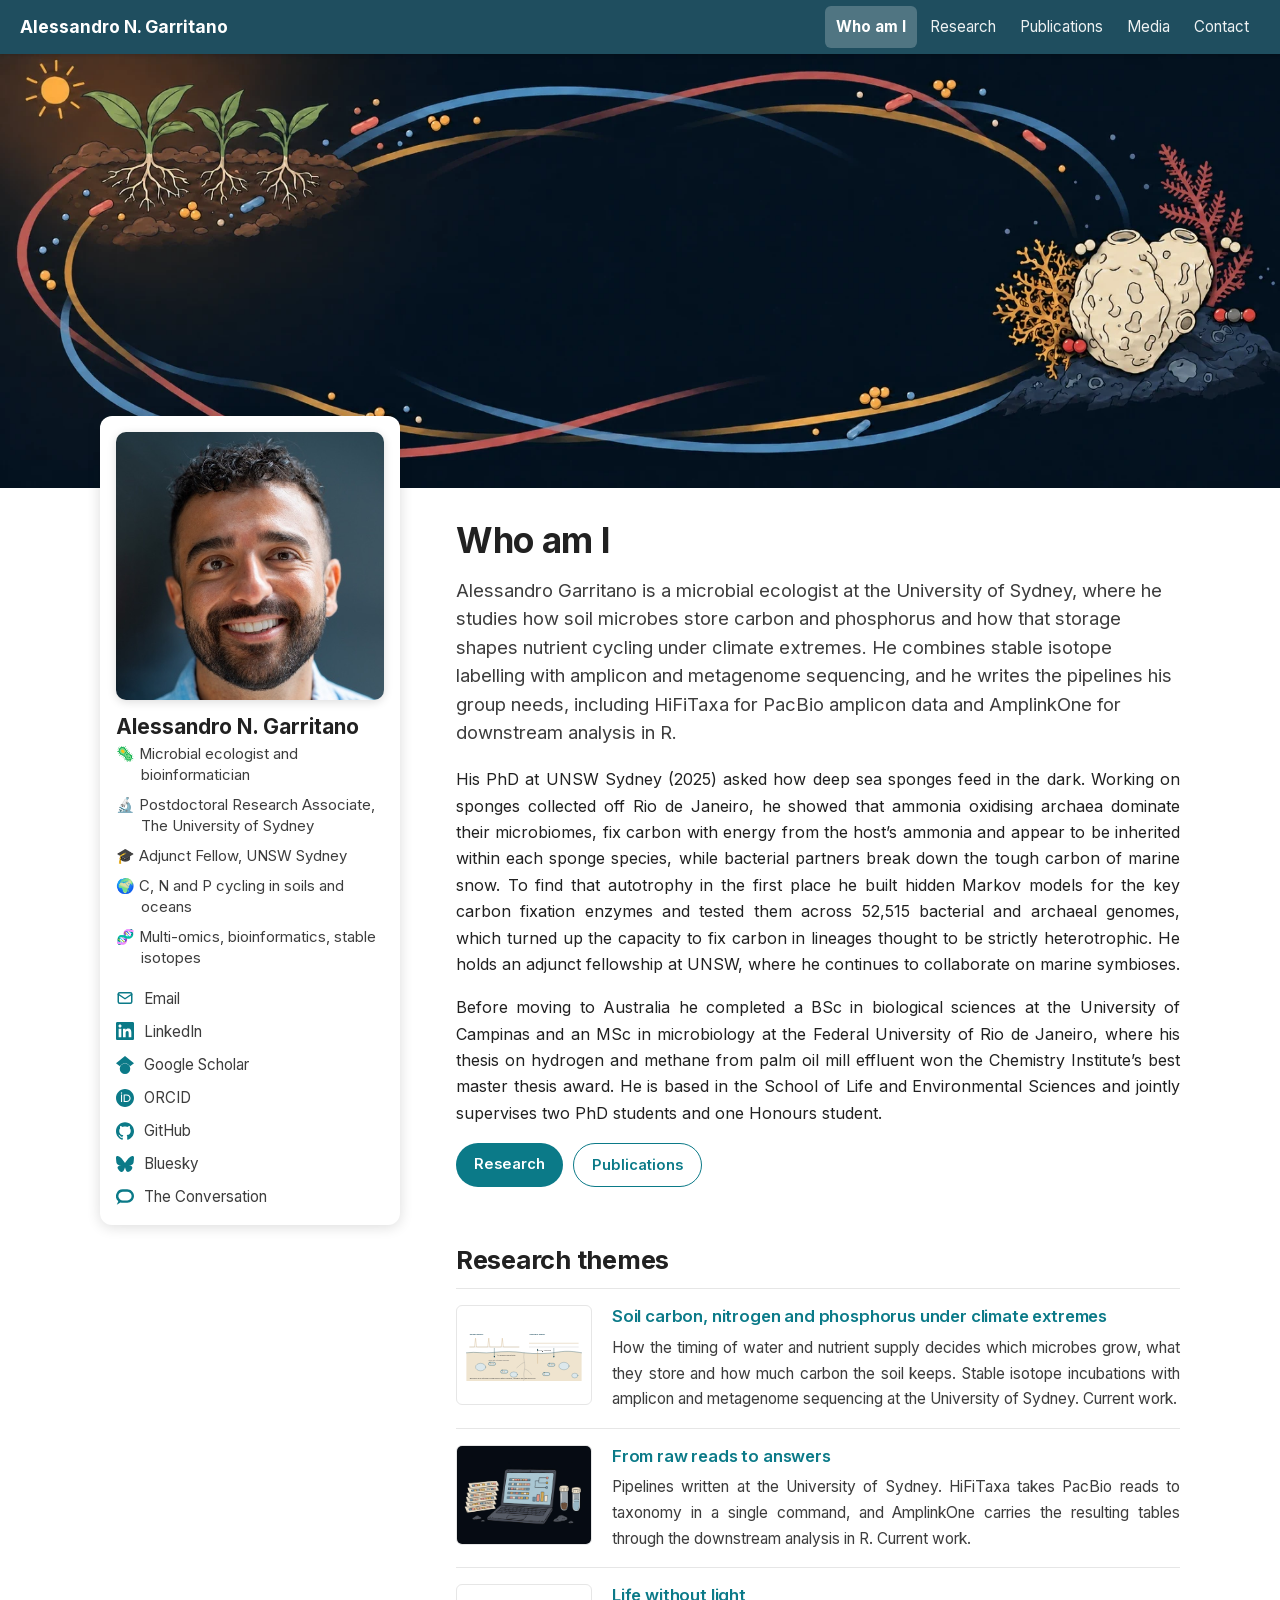
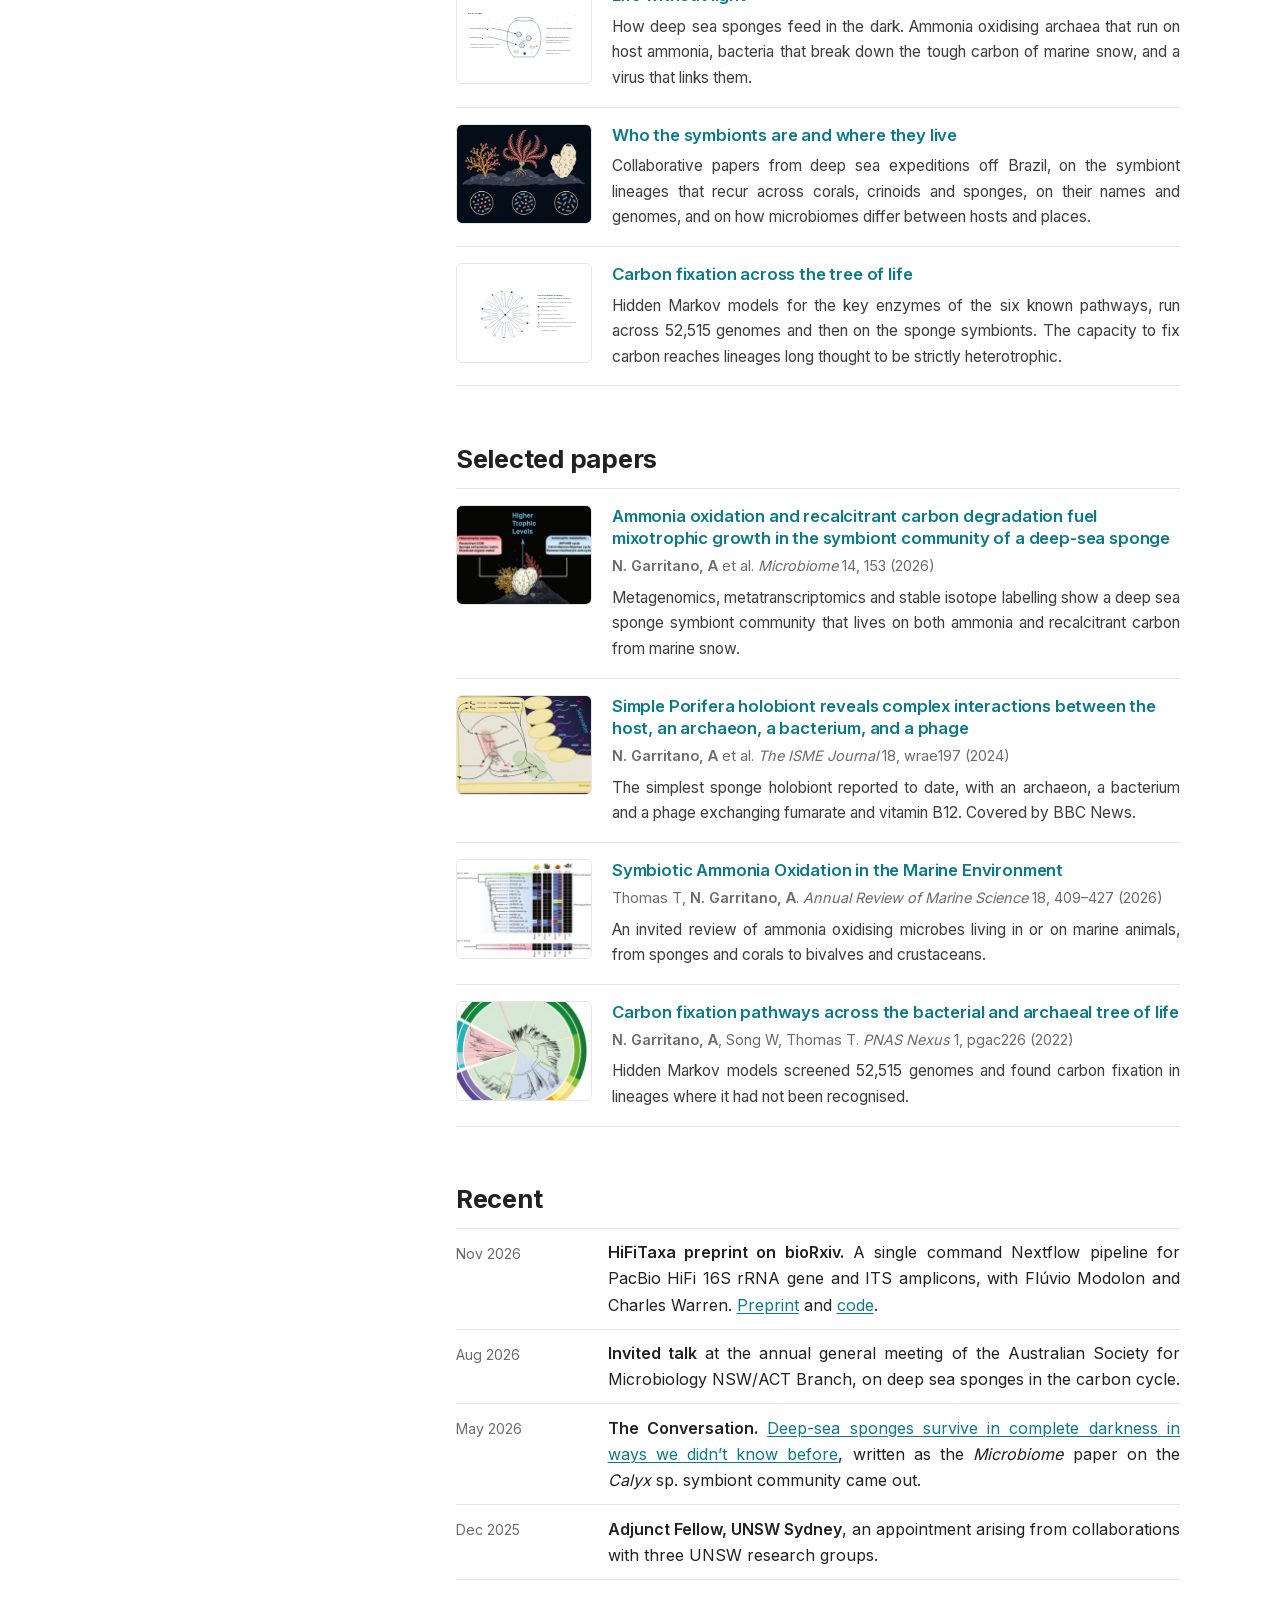
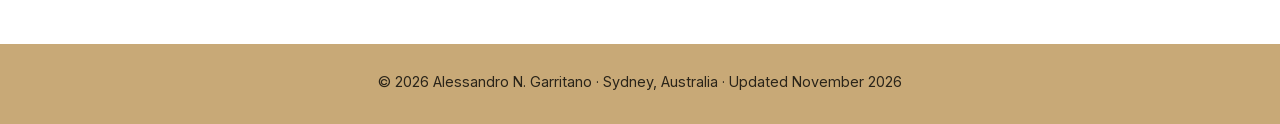
==== index.html @ f3785ff4 "Sci Data MAG tree thumbnail, restore the Publications and Media headings" ====
<!doctype html>
<html lang="en-AU">
<head>
<meta charset="utf-8">
<meta name="viewport" content="width=device-width, initial-scale=1">
<title>Alessandro N. Garritano | Microbial ecologist and bioinformatician</title>
<meta name="description" content="Alessandro Garritano is a microbial ecologist at the University of Sydney who studies how soil microbes store carbon and phosphorus under climate extremes, after a PhD on how deep sea sponges feed in the dark.">
<link rel="canonical" href="https://www.alessandrogarritano.com/">
<meta property="og:type" content="profile">
<meta property="og:title" content="Alessandro N. Garritano | Microbial ecologist and bioinformatician">
<meta property="og:description" content="Alessandro Garritano is a microbial ecologist at the University of Sydney who studies how soil microbes store carbon and phosphorus under climate extremes, after a PhD on how deep sea sponges feed in the dark.">
<meta property="og:url" content="https://www.alessandrogarritano.com/">
<meta property="og:image" content="https://www.alessandrogarritano.com/assets/img/portrait.jpg">
<link rel="stylesheet" href="assets/style.css?v=202611081915">
<link rel="icon" href="assets/favicon.svg" type="image/svg+xml">
<script type="application/ld+json">
{
  "@context": "https://schema.org",
  "@type": "Person",
  "name": "Alessandro N. Garritano",
  "givenName": "Alessandro",
  "familyName": "Garritano",
  "jobTitle": "Postdoctoral Research Associate",
  "affiliation": [
    {"@type": "Organization", "name": "The University of Sydney"},
    {"@type": "Organization", "name": "UNSW Sydney"}
  ],
  "url": "https://www.alessandrogarritano.com/",
  "image": "https://www.alessandrogarritano.com/assets/img/portrait.jpg",
  "email": "mailto:alegarritano@gmail.com",
  "sameAs": [
    "https://orcid.org/0000-0002-8159-5178",
    "https://scholar.google.com/citations?user=conXSckAAAAJ",
    "https://github.com/alegarritano",
    "https://www.linkedin.com/in/alessandro-garritano/",
    "https://bsky.app/profile/alegarritano.bsky.social",
    "https://theconversation.com/profiles/alessandro-n-garritano-1388811"
  ]
}
</script>
</head>
<body>
<a class="skip" href="#main">Skip to content</a>
<header class="topbar">
  <div class="wrap">
    <a class="brand" href="index.html">Alessandro N. Garritano</a>
    <nav aria-label="Main"><ul>
      <li><a href="index.html" aria-current="page">Who am I</a></li>
      <li><a href="research.html">Research</a></li>
      <li><a href="publications.html">Publications</a></li>
      <li><a href="media.html">Media</a></li>
      <li><a href="contact.html">Contact</a></li>
    </ul></nav>
  </div>
</header>
<div class="strip" role="img" aria-label="Figures from the research. A tree of life coloured by carbon fixation pathway, micrographs of sponge symbionts, the graphical abstract of the Calyx sponge paper, and deep sea corals and crinoids photographed on an expedition."></div>

<main id="main"><div class="layout">
<aside class="side">
  <img class="portrait" src="assets/img/portrait.jpg" alt="Portrait of Alessandro N. Garritano" width="240" height="240">
  <p class="name">Alessandro N. Garritano</p>
  <div class="role">
    <p>🦠 Microbial ecologist and bioinformatician</p>
    <p>🔬 Postdoctoral Research Associate, The University of Sydney</p>
    <p>🎓 Adjunct Fellow, UNSW Sydney</p>
    <p>🌍 C, N and P cycling in soils and oceans</p>
    <p>🧬 Multi-omics, bioinformatics, stable isotopes</p>
  </div>
  <ul class="links">
      <li><a href="mailto:alegarritano@gmail.com"><svg aria-hidden="true" focusable="false" role="img" viewBox="0 0 24 24" xmlns="http://www.w3.org/2000/svg" class="stroke"><rect x="3" y="5" width="18" height="14" rx="2"/><path d="M3 7l9 6 9-6"/></svg><span>Email</span></a></li>
      <li><a href="https://www.linkedin.com/in/alessandro-garritano/"><svg aria-hidden="true" focusable="false" role="img" viewBox="0 0 24 24" xmlns="http://www.w3.org/2000/svg"><path d="M20.447 20.452h-3.554v-5.569c0-1.328-.027-3.037-1.852-3.037-1.853 0-2.136 1.445-2.136 2.939v5.667H9.351V9h3.414v1.561h.046c.477-.9 1.637-1.85 3.37-1.85 3.601 0 4.267 2.37 4.267 5.455v6.286zM5.337 7.433c-1.144 0-2.063-.926-2.063-2.065 0-1.138.92-2.063 2.063-2.063 1.14 0 2.064.925 2.064 2.063 0 1.139-.925 2.065-2.064 2.065zm1.782 13.019H3.555V9h3.564v11.452zM22.225 0H1.771C.792 0 0 .774 0 1.729v20.542C0 23.227.792 24 1.771 24h20.451C23.2 24 24 23.227 24 22.271V1.729C24 .774 23.2 0 22.222 0h.003z"/></svg><span>LinkedIn</span></a></li>
      <li><a href="https://scholar.google.com/citations?user=conXSckAAAAJ"><svg aria-hidden="true" focusable="false" role="img" viewBox="0 0 24 24" xmlns="http://www.w3.org/2000/svg"><path d="M5.242 13.769L0 9.5 12 0l12 9.5-5.242 4.269C17.548 11.249 14.978 9.5 12 9.5c-2.977 0-5.548 1.748-6.758 4.269zM12 10a7 7 0 1 0 0 14 7 7 0 0 0 0-14z"/></svg><span>Google Scholar</span></a></li>
      <li><a href="https://orcid.org/0000-0002-8159-5178"><svg aria-hidden="true" focusable="false" role="img" viewBox="0 0 24 24" xmlns="http://www.w3.org/2000/svg"><path d="M12 0C5.372 0 0 5.372 0 12s5.372 12 12 12 12-5.372 12-12S18.628 0 12 0zM7.369 4.378c.525 0 .947.431.947.947s-.422.947-.947.947a.95.95 0 0 1-.947-.947c0-.525.422-.947.947-.947zm-.722 3.038h1.444v10.041H6.647V7.416zm3.562 0h3.9c3.712 0 5.344 2.653 5.344 5.025 0 2.578-2.016 5.025-5.325 5.025h-3.919V7.416zm1.444 1.303v7.444h2.297c3.272 0 4.022-2.484 4.022-3.722 0-2.016-1.284-3.722-4.097-3.722h-2.222z"/></svg><span>ORCID</span></a></li>
      <li><a href="https://github.com/alegarritano"><svg aria-hidden="true" focusable="false" role="img" viewBox="0 0 24 24" xmlns="http://www.w3.org/2000/svg"><path d="M12 .297c-6.63 0-12 5.373-12 12 0 5.303 3.438 9.8 8.205 11.385.6.113.82-.258.82-.577 0-.285-.01-1.04-.015-2.04-3.338.724-4.042-1.61-4.042-1.61C4.422 18.07 3.633 17.7 3.633 17.7c-1.087-.744.084-.729.084-.729 1.205.084 1.838 1.236 1.838 1.236 1.07 1.835 2.809 1.305 3.495.998.108-.776.417-1.305.76-1.605-2.665-.3-5.466-1.332-5.466-5.93 0-1.31.465-2.38 1.235-3.22-.135-.303-.54-1.523.105-3.176 0 0 1.005-.322 3.3 1.23.96-.267 1.98-.399 3-.405 1.02.006 2.04.138 3 .405 2.28-1.552 3.285-1.23 3.285-1.23.645 1.653.24 2.873.12 3.176.765.84 1.23 1.91 1.23 3.22 0 4.61-2.805 5.625-5.475 5.92.42.36.81 1.096.81 2.22 0 1.606-.015 2.896-.015 3.286 0 .315.21.69.825.57C20.565 22.092 24 17.592 24 12.297c0-6.627-5.373-12-12-12"/></svg><span>GitHub</span></a></li>
      <li><a href="https://bsky.app/profile/alegarritano.bsky.social"><svg aria-hidden="true" focusable="false" role="img" viewBox="0 0 24 24" xmlns="http://www.w3.org/2000/svg"><path d="M12 10.8c-1.087-2.114-4.046-6.053-6.798-7.995C2.566.944 1.561 1.266.902 1.565.139 1.908 0 3.08 0 3.768c0 .69.378 5.65.624 6.479.815 2.736 3.713 3.66 6.383 3.364.136-.02.275-.039.415-.056-.138.022-.276.04-.415.056-3.912.58-7.387 2.005-2.83 7.078 5.013 5.19 6.87-1.113 7.823-4.308.953 3.195 2.05 9.271 7.733 4.308 4.267-4.308 1.172-6.498-2.74-7.078a8.741 8.741 0 0 1-.415-.056c.14.017.279.036.415.056 2.67.297 5.568-.628 6.383-3.364.246-.828.624-5.79.624-6.478 0-.69-.139-1.861-.902-2.206-.659-.298-1.664-.62-4.3 1.24C16.046 4.748 13.087 8.687 12 10.8Z"/></svg><span>Bluesky</span></a></li>
      <li><a href="https://theconversation.com/profiles/alessandro-n-garritano-1388811"><svg aria-hidden="true" focusable="false" role="img" viewBox="0 0 24 24" xmlns="http://www.w3.org/2000/svg"><path d="M23.996 10.543c-.131-4.91-4.289-8.773-9.2-8.773H9.005a8.997 8.997 0 0 0-5.957 15.746L1.05 22.23l4.942-2.98c.95.36 1.964.524 3.012.524h6.024c5.04 0 9.099-4.156 8.969-9.23zm-8.937 5.958H9.07c-2.587 0-5.205-2.03-5.696-4.583a5.724 5.724 0 0 1 5.63-6.874h5.99c2.586 0 5.205 2.03 5.696 4.582.688 3.667-2.095 6.875-5.63 6.875z"/></svg><span>The Conversation</span></a></li>
  </ul>
</aside>
<div class="content">
<h2 class="page-title">Who am I</h2>
<p class="lede">Alessandro Garritano is a microbial ecologist at the University of Sydney, where he studies how soil microbes store carbon and phosphorus and how that storage shapes nutrient cycling under climate extremes. He combines stable isotope labelling with amplicon and metagenome sequencing, and he writes the pipelines his group needs, including HiFiTaxa for PacBio amplicon data and AmplinkOne for downstream analysis in R.</p>
<p>His PhD at UNSW Sydney (2025) asked how deep sea sponges feed in the dark. Working on sponges collected off Rio de Janeiro, he showed that ammonia oxidising archaea dominate their microbiomes, fix carbon with energy from the host’s ammonia and appear to be inherited within each sponge species, while bacterial partners break down the tough carbon of marine snow. To find that autotrophy in the first place he built hidden Markov models for the key carbon fixation enzymes and tested them across 52,515 bacterial and archaeal genomes, which turned up the capacity to fix carbon in lineages thought to be strictly heterotrophic. He holds an adjunct fellowship at UNSW, where he continues to collaborate on marine symbioses.</p>
<p>Before moving to Australia he completed a BSc in biological sciences at the University of Campinas and an MSc in microbiology at the Federal University of Rio de Janeiro, where his thesis on hydrogen and methane from palm oil mill effluent won the Chemistry Institute’s best master thesis award. He is based in the School of Life and Environmental Sciences and jointly supervises two PhD students and one Honours student.</p>
<div class="btn-row">
  <a class="btn" href="research.html">Research</a>
  <a class="btn ghost" href="publications.html">Publications</a>
</div>

<h2 id="themes">Research themes</h2>
<ul class="items">
  <li class="item"><img class="thumb contain" src="assets/img/themes/soil.svg" alt="" loading="lazy" width="136" height="100"><div>
    <h3><a href="research.html#soil">Soil carbon, nitrogen and phosphorus under climate extremes</a></h3>
    <p class="summary">How the timing of water and nutrient supply decides which microbes grow, what they store and how much carbon the soil keeps. Stable isotope incubations with amplicon and metagenome sequencing at the University of Sydney. Current work.</p>
  </div></li>
  <li class="item"><img class="thumb" src="assets/img/illustration_tools.webp" alt="" loading="lazy" width="136" height="100"><div>
    <h3><a href="research.html#tools">From raw reads to answers</a></h3>
    <p class="summary">Pipelines written at the University of Sydney. HiFiTaxa takes PacBio reads to taxonomy in a single command, and AmplinkOne carries the resulting tables through the downstream analysis in R. Current work.</p>
  </div></li>
  <li class="item"><img class="thumb contain" src="assets/img/themes/symbiosis.svg" alt="" loading="lazy" width="136" height="100"><div>
    <h3><a href="research.html#symbiosis">Life without light</a></h3>
    <p class="summary">How deep sea sponges feed in the dark. Ammonia oxidising archaea that run on host ammonia, bacteria that break down the tough carbon of marine snow, and a virus that links them.</p>
  </div></li>
  <li class="item"><img class="thumb" src="assets/img/illustration_identity.webp" alt="" loading="lazy" width="136" height="100"><div>
    <h3><a href="research.html#identity">Who the symbionts are and where they live</a></h3>
    <p class="summary">Collaborative papers from deep sea expeditions off Brazil, on the symbiont lineages that recur across corals, crinoids and sponges, on their names and genomes, and on how microbiomes differ between hosts and places.</p>
  </div></li>
  <li class="item"><img class="thumb contain" src="assets/img/themes/carbon-fixation.svg" alt="" loading="lazy" width="136" height="100"><div>
    <h3><a href="research.html#carbon-fixation">Carbon fixation across the tree of life</a></h3>
    <p class="summary">Hidden Markov models for the key enzymes of the six known pathways, run across 52,515 genomes and then on the sponge symbionts. The capacity to fix carbon reaches lineages long thought to be strictly heterotrophic.</p>
  </div></li>
</ul>

<h2 id="selected">Selected papers</h2>
<ul class="items">
  <li class="item"><img class="thumb" src="assets/img/thumbs/p-calyx.jpg" alt="" loading="lazy" width="136" height="100"><div>
    <h3><a href="https://doi.org/10.1186/s40168-026-02411-y">Ammonia oxidation and recalcitrant carbon degradation fuel mixotrophic growth in the symbiont community of a deep-sea sponge</a></h3>
    <span class="venue"><strong>N. Garritano, A</strong> et al. <i>Microbiome</i> 14, 153 (2026)</span>
    <p class="summary">Metagenomics, metatranscriptomics and stable isotope labelling show a deep sea sponge symbiont community that lives on both ammonia and recalcitrant carbon from marine snow.</p>
  </div></li>
  <li class="item"><img class="thumb" src="assets/img/thumbs/p-holobiont.jpg" alt="" loading="lazy" width="136" height="100"><div>
    <h3><a href="https://doi.org/10.1093/ismejo/wrae197">Simple Porifera holobiont reveals complex interactions between the host, an archaeon, a bacterium, and a phage</a></h3>
    <span class="venue"><strong>N. Garritano, A</strong> et al. <i>The ISME Journal</i> 18, wrae197 (2024)</span>
    <p class="summary">The simplest sponge holobiont reported to date, with an archaeon, a bacterium and a phage exchanging fumarate and vitamin B12. Covered by BBC News.</p>
  </div></li>
  <li class="item"><img class="thumb" src="assets/img/thumbs/p-review.jpg" alt="" loading="lazy" width="136" height="100"><div>
    <h3><a href="https://doi.org/10.1146/annurev-marine-040824-032008">Symbiotic Ammonia Oxidation in the Marine Environment</a></h3>
    <span class="venue">Thomas T, <strong>N. Garritano, A</strong>. <i>Annual Review of Marine Science</i> 18, 409–427 (2026)</span>
    <p class="summary">An invited review of ammonia oxidising microbes living in or on marine animals, from sponges and corals to bivalves and crustaceans.</p>
  </div></li>
  <li class="item"><img class="thumb" src="assets/img/thumbs/p-cfp.jpg" alt="" loading="lazy" width="136" height="100"><div>
    <h3><a href="https://doi.org/10.1093/pnasnexus/pgac226">Carbon fixation pathways across the bacterial and archaeal tree of life</a></h3>
    <span class="venue"><strong>N. Garritano, A</strong>, Song W, Thomas T. <i>PNAS Nexus</i> 1, pgac226 (2022)</span>
    <p class="summary">Hidden Markov models screened 52,515 genomes and found carbon fixation in lineages where it had not been recognised.</p>
  </div></li>
</ul>

<h2 id="recent">Recent</h2>
<ul class="timeline">
  <li><span class="when">Nov 2026</span><p class="what"><span class="t">HiFiTaxa preprint on bioRxiv.</span> A single command Nextflow pipeline for PacBio HiFi 16S rRNA gene and ITS amplicons, with Flúvio Modolon and Charles Warren. <a href="https://doi.org/10.64898/2026.11.03.763332">Preprint</a> and <a href="https://github.com/alegarritano/HiFiTaxa">code</a>.</p></li>
  <li><span class="when">Aug 2026</span><p class="what"><span class="t">Invited talk</span> at the annual general meeting of the Australian Society for Microbiology NSW/ACT Branch, on deep sea sponges in the carbon cycle.</p></li>
  <li><span class="when">May 2026</span><p class="what"><span class="t">The Conversation.</span> <a href="https://theconversation.com/deep-sea-sponges-survive-in-complete-darkness-in-ways-we-didnt-know-before-279223">Deep-sea sponges survive in complete darkness in ways we didn’t know before</a>, written as the <i>Microbiome</i> paper on the <i>Calyx</i> sp. symbiont community came out.</p></li>
  <li><span class="when">Dec 2025</span><p class="what"><span class="t">Adjunct Fellow, UNSW Sydney</span>, an appointment arising from collaborations with three UNSW research groups.</p></li>
</ul>
</div>
</div></main>

<footer class="site-footer">
  <div class="wrap">© 2026 Alessandro N. Garritano · Sydney, Australia · Updated November 2026</div>
</footer>
</body>
</html>
---- assets/style.css ----
/* alessandrogarritano.com  |  static site styles, version 2 (banner and pill navigation layout) */
@import url('fonts/fonts.css');

:root {
  --bg: #ffffff;
  --bg-2: #f5f6f7;
  --ink: #212121;
  --ink-2: #3d3d3d;
  --muted: #6b6b6b;
  --accent: #0b7a88;
  --accent-2: #085e69;
  --accent-tint: #e3f1f3;
  --sand: #c8a977;
  --sand-tint: #f3ebdc;
  --rule: #e6e6e6;
  --link: #0b7a88;
  --focus: #b5651d;
  --sans: 'Inter', -apple-system, BlinkMacSystemFont, 'Segoe UI', Roboto, Helvetica, Arial, sans-serif;
  --maxw: 820px;
  color-scheme: light;
}

*, *::before, *::after { box-sizing: border-box; }
html { -webkit-text-size-adjust: 100%; }
body {
  margin: 0;
  background: var(--bg);
  color: var(--ink);
  font-family: var(--sans);
  font-size: 1rem;
  line-height: 1.65;
}
img, svg { max-width: 100%; height: auto; }
a { color: var(--link); text-decoration: underline; text-decoration-thickness: 1px; text-underline-offset: 0.14em; }
a:hover { color: var(--accent-2); }
a:focus-visible, button:focus-visible { outline: 3px solid var(--focus); outline-offset: 2px; border-radius: 3px; }
.skip { position: absolute; left: -999px; top: 8px; background: var(--accent); color: #fff; padding: 8px 12px; z-index: 20; }
.skip:focus { left: 8px; }

h1, h2, h3, h4 { color: var(--ink); line-height: 1.25; letter-spacing: -0.01em; margin: 0 0 0.5em; }
h2 { font-size: 1.6rem; font-weight: 700; margin-top: 2.2em; }
h3 { font-size: 1.12rem; font-weight: 600; margin-top: 1.5em; }
p { margin: 0 0 1.05em; }
strong, b { font-weight: 600; }
sub, sup { line-height: 0; font-size: 0.72em; }
hr { border: 0; border-top: 1px solid var(--rule); margin: 2.4em 0; }

/* top bar */
.topbar { position: sticky; top: 0; z-index: 20; background: #1f4e5f; color: #fff; box-shadow: 0 1px 4px rgba(0,0,0,0.18); }
.topbar .wrap { max-width: none; margin: 0; padding: 0 20px; min-height: 54px; display: flex; align-items: center; justify-content: space-between; gap: 12px 20px; flex-wrap: wrap; }
.topbar .brand { color: #fff; font-weight: 700; font-size: 1.08rem; text-decoration: none; white-space: nowrap; padding: 12px 0; }
.topbar nav ul { list-style: none; margin: 0; padding: 0; display: flex; flex-wrap: wrap; gap: 2px; }
.topbar nav a { display: block; color: rgba(255,255,255,0.92); text-decoration: none; padding: 8px 11px; border-radius: 6px; font-size: 0.95rem; font-weight: 500; }
.topbar nav a:hover { background: rgba(255,255,255,0.14); color: #fff; }
.topbar nav a[aria-current="page"] { background: rgba(255,255,255,0.22); color: #fff; font-weight: 700; }
@media (max-width: 560px) { .topbar .wrap { padding-bottom: 6px; } .topbar nav a { padding: 6px 9px; font-size: 0.9rem; } }

/* banner strip */
.strip { aspect-ratio: 1968 / 667; max-height: 440px; background: #011120 url('img/banner.webp') center / cover no-repeat; }

/* two column layout with sidebar */
.layout { max-width: 1120px; margin: 0 auto; padding: 22px 20px 40px; display: grid; grid-template-columns: 1fr; gap: 28px; }
.side { background: #fff; border-radius: 12px; box-shadow: 0 2px 14px rgba(0,0,0,0.14); padding: 16px; position: relative; z-index: 2; }
@media (min-width: 880px) { .layout { grid-template-columns: 300px minmax(0, 1fr); gap: 56px; padding-top: 0; } .side { position: sticky; top: 74px; align-self: start; margin-top: -72px; } .content { padding-top: 30px; } }
.side .portrait { width: 100%; max-width: 100%; aspect-ratio: 1 / 1; object-fit: cover; border-radius: 10px; display: block; box-shadow: 0 2px 10px rgba(0,0,0,0.14); }
.side .name { font-size: 1.3rem; font-weight: 700; margin: 14px 0 4px; line-height: 1.25; }
.side .role { margin: 0 0 16px; display: grid; gap: 8px; color: var(--ink-2); font-size: 0.93rem; line-height: 1.45; }
.side .role p { margin: 0; padding-left: 1.7em; text-indent: -1.7em; text-align: left; hyphens: manual; }
.side .links { list-style: none; padding: 0; margin: 0; display: grid; gap: 8px; }
.side .links a { display: flex; align-items: center; gap: 10px; color: var(--ink-2); text-decoration: none; font-size: 0.95rem; }
.side .links a:hover { color: var(--accent); }
.side .links svg { width: 18px; height: 18px; fill: currentColor; color: var(--accent); flex: 0 0 18px; }
.side .links svg.stroke { fill: none; stroke: currentColor; stroke-width: 2; stroke-linecap: round; stroke-linejoin: round; }
@media (max-width: 879px) { .side { display: grid; grid-template-columns: 120px minmax(0, 1fr); gap: 6px 18px; align-items: start; margin-top: -24px; } .side .portrait { max-width: 120px; grid-row: 1 / span 2; } .side .name { margin-top: 0; } .side .role { margin-bottom: 6px; } .side .links { grid-column: 1 / -1; grid-template-columns: repeat(2, minmax(0, 1fr)); gap: 8px 14px; margin-top: 8px; } }
.content { min-width: 0; }
.content .page-title { font-size: 2.2rem; margin-top: 0; }
.content p, .content .pub .summary, .content .item .summary { text-align: justify; hyphens: auto; }
.content .meta, .content .subnav, .content .lede { text-align: left; hyphens: manual; }

/* page body */
main { padding: 0; }
.container { max-width: var(--maxw); margin: 0 auto; padding: 0 20px; }
.page-title { font-size: 1.9rem; font-weight: 700; margin: 0.4em 0 0.4em; }
.lede { font-size: 1.15rem; line-height: 1.55; color: var(--ink-2); }
.meta { font-size: 0.9rem; color: var(--muted); }
.small { font-size: 0.93rem; }
.eyebrow { font-size: 0.78rem; font-weight: 600; letter-spacing: 0.1em; text-transform: uppercase; color: var(--accent); margin: 0 0 0.6em; }
.subnav { font-size: 0.92rem; color: var(--muted); margin: 0 0 1.6rem; }
.subnav a { margin-right: 4px; }

/* buttons */
.btn { display: inline-block; font-size: 0.92rem; font-weight: 600; text-decoration: none; color: #fff; background: var(--accent); padding: 9px 18px; border-radius: 999px; }
.btn:hover { background: var(--accent-2); color: #fff; }
.btn.ghost { color: var(--accent); background: transparent; border: 1.5px solid var(--accent); }
.btn.ghost:hover { background: var(--accent-tint); }
.btn-row { display: flex; flex-wrap: wrap; gap: 10px; margin: 0.6em 0 1.8em; }

/* thumbnail lists (publications, projects, themes) */
.items { list-style: none; padding: 0; margin: 0.6rem 0 0; }
.item { display: grid; grid-template-columns: 136px 1fr; gap: 20px; align-items: start; padding: 16px 0; border-bottom: 1px solid var(--rule); }
.item:first-child { border-top: 1px solid var(--rule); }
.thumb { width: 136px; height: 100px; object-fit: cover; border-radius: 6px; background: var(--bg-2); display: block; border: 1px solid var(--rule); }
.item h3 { margin: 0 0 0.25em; font-size: 1.05rem; line-height: 1.35; }
.item h3 a { text-decoration: none; }
.item h3 a:hover { text-decoration: underline; }
.item .authors { display: block; color: var(--ink-2); font-size: 0.95rem; }
.item .venue { display: block; color: var(--muted); font-size: 0.9rem; margin-bottom: 0.3em; }
.item .venue i { font-style: italic; }
.item .links { font-size: 0.88rem; }
.item .links a + a { margin-left: 12px; }
.item .summary { margin: 0.45em 0 0; font-size: 0.97rem; color: var(--ink-2); }
.item .credit { display: block; font-size: 0.74rem; color: var(--muted); margin-top: 4px; line-height: 1.3; }
@media (max-width: 560px) {
  .item { grid-template-columns: 100px 1fr; gap: 14px; }
  .thumb { width: 100px; height: 74px; }
}
.tag { display: inline-block; font-size: 0.72rem; font-weight: 600; letter-spacing: 0.04em; text-transform: uppercase; color: var(--accent); background: var(--accent-tint); border-radius: 4px; padding: 2px 7px; vertical-align: middle; margin-left: 6px; }
.tag.sand { color: #5b4418; background: var(--sand-tint); }

/* research illustrations (inline svg) */
.ill { margin: 1.4rem auto 1.8rem; max-width: 680px; }
.ill svg, .ill img { display: block; width: 100%; height: auto; }
.ill img { border-radius: 10px; }
.ill figcaption { font-size: 0.86rem; color: var(--muted); margin: 8px 4px 0; text-align: center; }
.ill .ln { fill: none; stroke: #1f4e5f; stroke-width: 2; stroke-linecap: round; stroke-linejoin: round; }
.ill .ln2 { fill: none; stroke: #c8a977; stroke-width: 2; stroke-linecap: round; stroke-linejoin: round; }
.ill .ln3 { fill: none; stroke: #8a8a8a; stroke-width: 1.5; stroke-linecap: round; stroke-linejoin: round; }
.ill .thin { stroke-width: 1.2; }
.ill .dash { stroke-dasharray: 5 5; }
.ill .f1 { fill: #dce8ec; }
.ill .f2 { fill: #efe4cf; }
.ill .f3 { fill: #1f4e5f; }
.ill .f4 { fill: #c8a977; }
.ill .fb { fill: #ffffff; }
.ill .lab { font-family: var(--sans); font-size: 12px; fill: #3d3d3d; }
.ill .lab-s { font-family: var(--sans); font-size: 10.5px; fill: #6b6b6b; }
.ill .lab-b { font-family: var(--sans); font-size: 12px; font-weight: 600; fill: #1f4e5f; }
.ill .mono { font-family: ui-monospace, 'SF Mono', Menlo, Consolas, monospace; font-size: 11.5px; fill: #212121; }
.ill .glass { fill: #ffffff; stroke: #1f4e5f; stroke-width: 2; }
.ill .p1 { fill: #1f4e5f; }
.ill .p2 { fill: #c8a977; }
.ill .p3 { fill: #dce8ec; stroke: #1f4e5f; stroke-width: 1.5; }
.ill .p4 { fill: #efe4cf; stroke: #c8a977; stroke-width: 1.5; }
.ill .p5 { fill: #8a8a8a; }
.ill .p6 { fill: #ffffff; stroke: #3d3d3d; stroke-width: 1.5; }
.ill .p0 { fill: #ffffff; stroke: #d0d0d0; stroke-width: 1; }

.theme { margin-top: 2.6rem; padding-top: 0.2rem; border-top: 1px solid var(--rule); }
.theme:first-of-type { border-top: 0; margin-top: 0; }

/* tools */
.tools { display: grid; grid-template-columns: 1fr; gap: 14px; margin: 1.2rem 0 0; padding: 0; list-style: none; }
@media (min-width: 700px) { .tools { grid-template-columns: repeat(3, 1fr); } }
.tool { border: 1px solid var(--rule); border-radius: 10px; padding: 16px 18px; background: var(--bg-2); }
.tool h3 { margin: 0 0 0.4em; font-size: 1.05rem; }
.tool p { font-size: 0.95rem; line-height: 1.5; color: var(--ink-2); margin: 0 0 0.6em; }
.tool .links { font-size: 0.88rem; }
.tool .links a + a { margin-left: 12px; }

/* timeline (cv, recent) */
.timeline { list-style: none; padding: 0; margin: 0.6em 0 0; }
.timeline li { display: grid; grid-template-columns: 8.6em 1fr; gap: 14px; padding: 0.65em 0; border-top: 1px solid var(--rule); }
.timeline li:last-child { border-bottom: 1px solid var(--rule); }
.timeline .when { font-size: 0.88rem; color: var(--muted); padding-top: 0.2em; }
.timeline .what { margin: 0; }
.timeline .what .t { font-weight: 600; }
@media (max-width: 480px) { .timeline li { grid-template-columns: 1fr; gap: 2px; } }
.cv h2 { font-size: 1.35rem; margin-top: 2em; padding-bottom: 0.3em; border-bottom: 2px solid var(--accent-tint); }

/* contact */
.contact-list { list-style: none; padding: 0; margin: 1rem 0 0; display: grid; grid-template-columns: 1fr; gap: 10px; }
@media (min-width: 640px) { .contact-list { grid-template-columns: 1fr 1fr; } }
.contact-list li { border: 1px solid var(--rule); border-radius: 10px; padding: 14px 16px; background: var(--bg-2); }
.contact-list .k { display: block; font-size: 0.76rem; font-weight: 600; letter-spacing: 0.08em; text-transform: uppercase; color: var(--muted); margin-bottom: 4px; }
.contact-list a { word-break: break-word; }

/* footer */
.site-footer { background: var(--sand); margin-top: 24px; padding: 26px 16px 30px; text-align: center; color: #2a2419; font-size: 0.9rem; }
.site-footer .wrap { max-width: 1120px; margin: 0 auto; }

/* print (used for the CV PDF) */
.print-only { display: none; }
@media print {
  @page { size: A4; margin: 16mm 16mm 18mm; }
  body { font-size: 10.4pt; line-height: 1.38; background: #fff; color: #111; }
  .hero, .site-footer, .no-print, .skip { display: none !important; }
  main { padding: 0; }
  .container { max-width: none; padding: 0; }
  .page-title { font-size: 20pt; margin-bottom: 0.2em; }
  .cv h2 { font-size: 12pt; margin-top: 1.3em; break-after: avoid; }
  .timeline li { break-inside: avoid; padding: 0.35em 0; }
  a { color: #0b7a88; text-decoration: none; }
  .print-only { display: block !important; }
}

/* compact paper list inside research themes */
.pubs { list-style: none; padding: 0; margin: 0.4rem 0 0; }
.pub { padding: 0.9em 0; border-top: 1px solid var(--rule); }
.pub:last-child { border-bottom: 1px solid var(--rule); }
.pub .title { font-weight: 600; display: block; line-height: 1.4; }
.pub .venue { display: block; color: var(--muted); font-size: 0.92rem; }
.pub .venue i { font-style: italic; }
.pub .links { display: block; font-size: 0.88rem; margin-top: 0.2em; }
.pub .links a + a { margin-left: 12px; }
.pub .summary { margin: 0.45em 0 0; color: var(--ink-2); font-size: 0.97rem; }
.thumb.contain { object-fit: contain; padding: 6px; background: #fff; }

/* cv page, plain lists and pdf viewer */
.cvlist { list-style: none; padding: 0; margin: 0.3em 0 0; }
.cvlist li { padding: 0.5em 0; border-bottom: 1px solid var(--rule); font-size: 0.97rem; line-height: 1.5; }
.cvlist li b { color: var(--accent); font-weight: 600; margin-right: 8px; }
.pdf-embed { border: 1px solid var(--rule); border-radius: 10px; overflow: hidden; background: var(--bg-2); }
.pdf-embed iframe { width: 100%; height: 920px; border: 0; display: block; }
.pdf-fallback { display: none; margin-top: 0.6em; }
@media (max-width: 700px) { .pdf-embed { display: none; } .pdf-fallback { display: block; } }
.tools { grid-template-columns: repeat(auto-fit, minmax(260px, 1fr)); }
@media (min-width: 700px) { .tools { grid-template-columns: repeat(auto-fit, minmax(260px, 1fr)); } }
@media print { .cvlist li { break-inside: avoid; padding: 0.3em 0; } .cvlist li b { color: #0b7a88; } }

/* research page, career stage blocks with question headings */
.stage { margin: 3rem 0 0; padding-top: 1.1rem; border-top: 3px solid var(--accent-tint); font-size: 1.05rem; font-weight: 700; letter-spacing: 0.02em; color: var(--accent); }
.stage .meta { display: block; text-transform: none; letter-spacing: 0; font-weight: 400; font-size: 0.95rem; color: var(--muted); margin-top: 3px; }
.theme h3.q { font-size: 1.4rem; font-weight: 700; line-height: 1.25; margin: 1.1em 0 0.5em; letter-spacing: -0.01em; }
.stage + .theme { border-top: 0; margin-top: 1.2rem; }

/* media page */
.media-list { list-style: none; padding: 0; margin: 0.6rem 0 0; }
.media-list li { padding: 0.7em 0; border-bottom: 1px solid var(--rule); }
.media-list .outlet { font-weight: 600; }
.media-list .when { color: var(--muted); font-size: 0.9rem; margin-left: 8px; }
.media-list .about { display: block; color: var(--ink-2); font-size: 0.95rem; margin-top: 2px; }

/* paper cards on the research page */
.pubcards { grid-template-columns: repeat(auto-fit, minmax(300px, 1fr)); }
.tool .venue { color: var(--muted); font-size: 0.88rem; margin: -0.2em 0 0.55em; }
.tool .links a { margin-right: 12px; }
.tool .links a + a { margin-left: 0; }
.tool .tag { margin-left: 4px; }

/* status badges */
.badge { display: inline-block; font-size: 0.68rem; font-weight: 700; letter-spacing: 0.07em; text-transform: uppercase; padding: 3px 8px; border-radius: 4px; vertical-align: middle; line-height: 1.2; margin-right: 4px; }
.badge.published { background: #dcefe3; color: #1d6b3a; }
.badge.accepted { background: #dbe9f6; color: #1f4e7a; }
.badge.review { background: var(--sand-tint); color: #5b4418; }
/* tidy cards: equal structure, links pinned to the bottom */
.tool { display: flex; flex-direction: column; padding: 18px 20px; }
.tool h3 { font-size: 1.05rem; line-height: 1.35; margin: 0 0 0.45em; }
.tool .venue { color: var(--muted); font-size: 0.86rem; line-height: 1.5; margin: 0 0 0.7em; }
.tool p { margin: 0 0 0.7em; }
.tool .links { margin-top: auto; padding-top: 0.2em; margin-bottom: 0; }
.tools { gap: 16px; align-items: stretch; }
.content .tool p { text-align: justify; hyphens: auto; }
.content .tool .venue, .content .tool .links { text-align: left; }
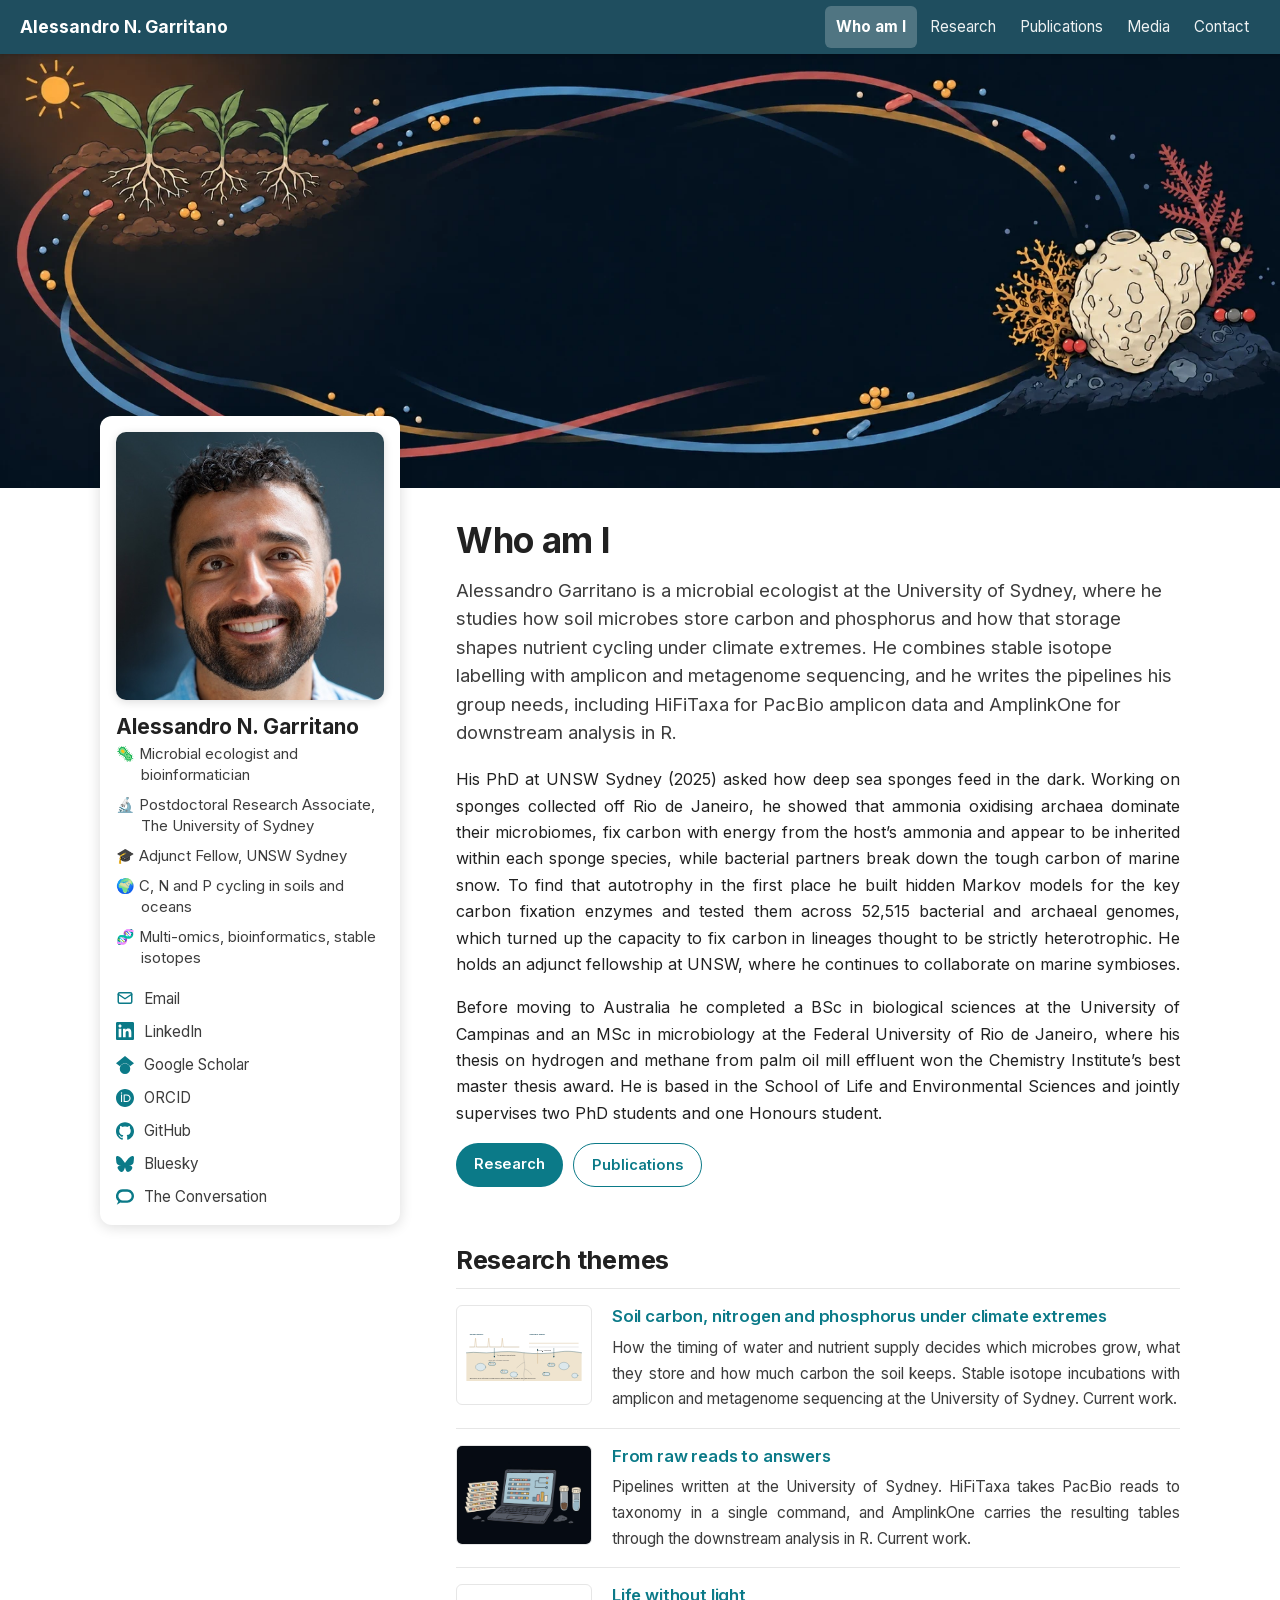
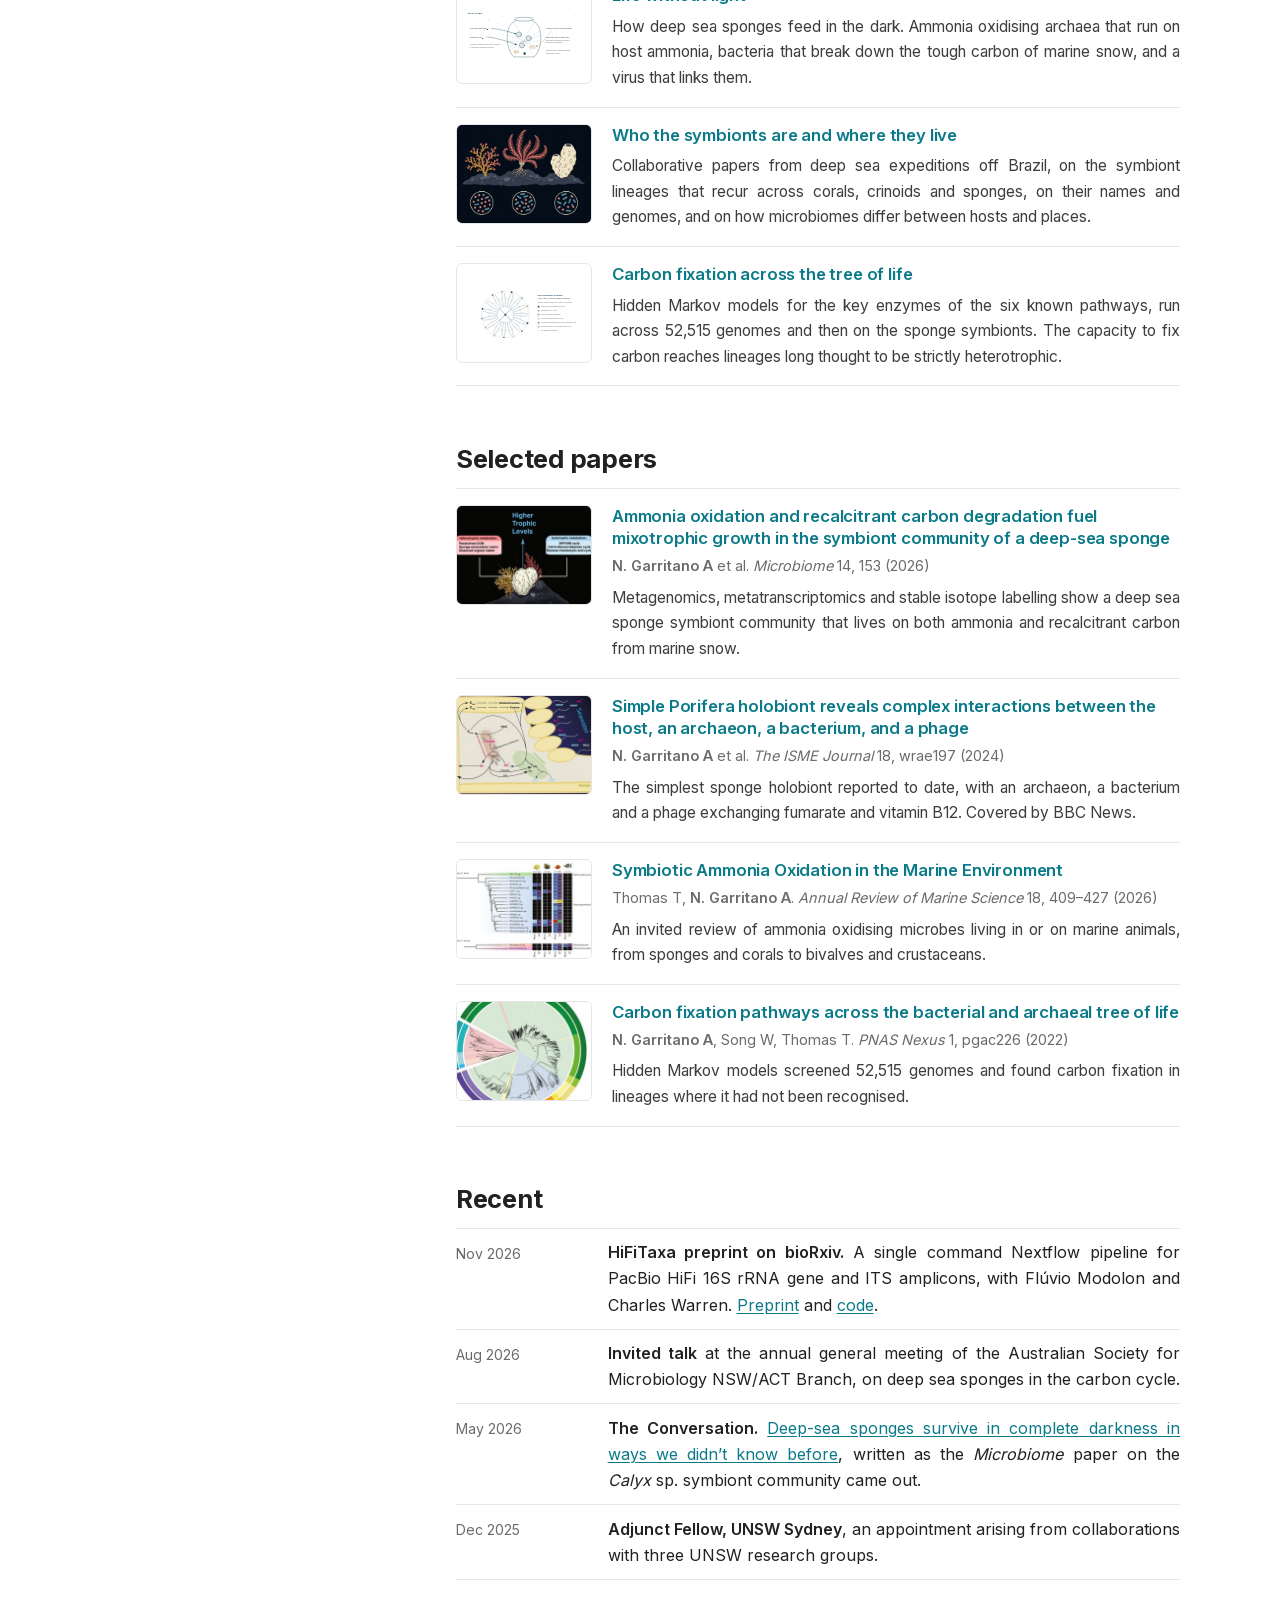
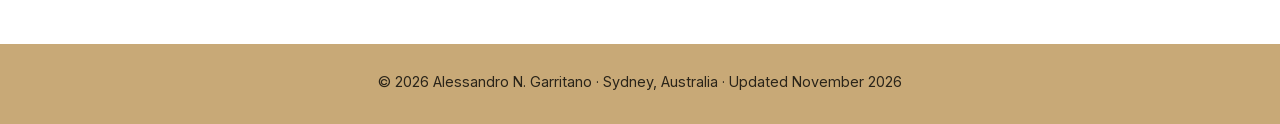
==== commit 9647f98a: "PNAS Nexus Figure 1 in the carbon fixation section, N. Garritano A author form" ====
--- a/index.html
+++ b/index.html
@@ -11,7 +11,7 @@
 <meta property="og:description" content="Alessandro Garritano is a microbial ecologist at the University of Sydney who studies how soil microbes store carbon and phosphorus under climate extremes, after a PhD on how deep sea sponges feed in the dark.">
 <meta property="og:url" content="https://www.alessandrogarritano.com/">
 <meta property="og:image" content="https://www.alessandrogarritano.com/assets/img/portrait.jpg">
-<link rel="stylesheet" href="assets/style.css?v=202611081915">
+<link rel="stylesheet" href="assets/style.css?v=202611081921">
 <link rel="icon" href="assets/favicon.svg" type="image/svg+xml">
 <script type="application/ld+json">
 {
@@ -114,22 +114,22 @@
 <ul class="items">
   <li class="item"><img class="thumb" src="assets/img/thumbs/p-calyx.jpg" alt="" loading="lazy" width="136" height="100"><div>
     <h3><a href="https://doi.org/10.1186/s40168-026-02411-y">Ammonia oxidation and recalcitrant carbon degradation fuel mixotrophic growth in the symbiont community of a deep-sea sponge</a></h3>
-    <span class="venue"><strong>N. Garritano, A</strong> et al. <i>Microbiome</i> 14, 153 (2026)</span>
+    <span class="venue"><strong>N. Garritano A</strong> et al. <i>Microbiome</i> 14, 153 (2026)</span>
     <p class="summary">Metagenomics, metatranscriptomics and stable isotope labelling show a deep sea sponge symbiont community that lives on both ammonia and recalcitrant carbon from marine snow.</p>
   </div></li>
   <li class="item"><img class="thumb" src="assets/img/thumbs/p-holobiont.jpg" alt="" loading="lazy" width="136" height="100"><div>
     <h3><a href="https://doi.org/10.1093/ismejo/wrae197">Simple Porifera holobiont reveals complex interactions between the host, an archaeon, a bacterium, and a phage</a></h3>
-    <span class="venue"><strong>N. Garritano, A</strong> et al. <i>The ISME Journal</i> 18, wrae197 (2024)</span>
+    <span class="venue"><strong>N. Garritano A</strong> et al. <i>The ISME Journal</i> 18, wrae197 (2024)</span>
     <p class="summary">The simplest sponge holobiont reported to date, with an archaeon, a bacterium and a phage exchanging fumarate and vitamin B12. Covered by BBC News.</p>
   </div></li>
   <li class="item"><img class="thumb" src="assets/img/thumbs/p-review.jpg" alt="" loading="lazy" width="136" height="100"><div>
     <h3><a href="https://doi.org/10.1146/annurev-marine-040824-032008">Symbiotic Ammonia Oxidation in the Marine Environment</a></h3>
-    <span class="venue">Thomas T, <strong>N. Garritano, A</strong>. <i>Annual Review of Marine Science</i> 18, 409–427 (2026)</span>
+    <span class="venue">Thomas T, <strong>N. Garritano A</strong>. <i>Annual Review of Marine Science</i> 18, 409–427 (2026)</span>
     <p class="summary">An invited review of ammonia oxidising microbes living in or on marine animals, from sponges and corals to bivalves and crustaceans.</p>
   </div></li>
   <li class="item"><img class="thumb" src="assets/img/thumbs/p-cfp.jpg" alt="" loading="lazy" width="136" height="100"><div>
     <h3><a href="https://doi.org/10.1093/pnasnexus/pgac226">Carbon fixation pathways across the bacterial and archaeal tree of life</a></h3>
-    <span class="venue"><strong>N. Garritano, A</strong>, Song W, Thomas T. <i>PNAS Nexus</i> 1, pgac226 (2022)</span>
+    <span class="venue"><strong>N. Garritano A</strong>, Song W, Thomas T. <i>PNAS Nexus</i> 1, pgac226 (2022)</span>
     <p class="summary">Hidden Markov models screened 52,515 genomes and found carbon fixation in lineages where it had not been recognised.</p>
   </div></li>
 </ul>
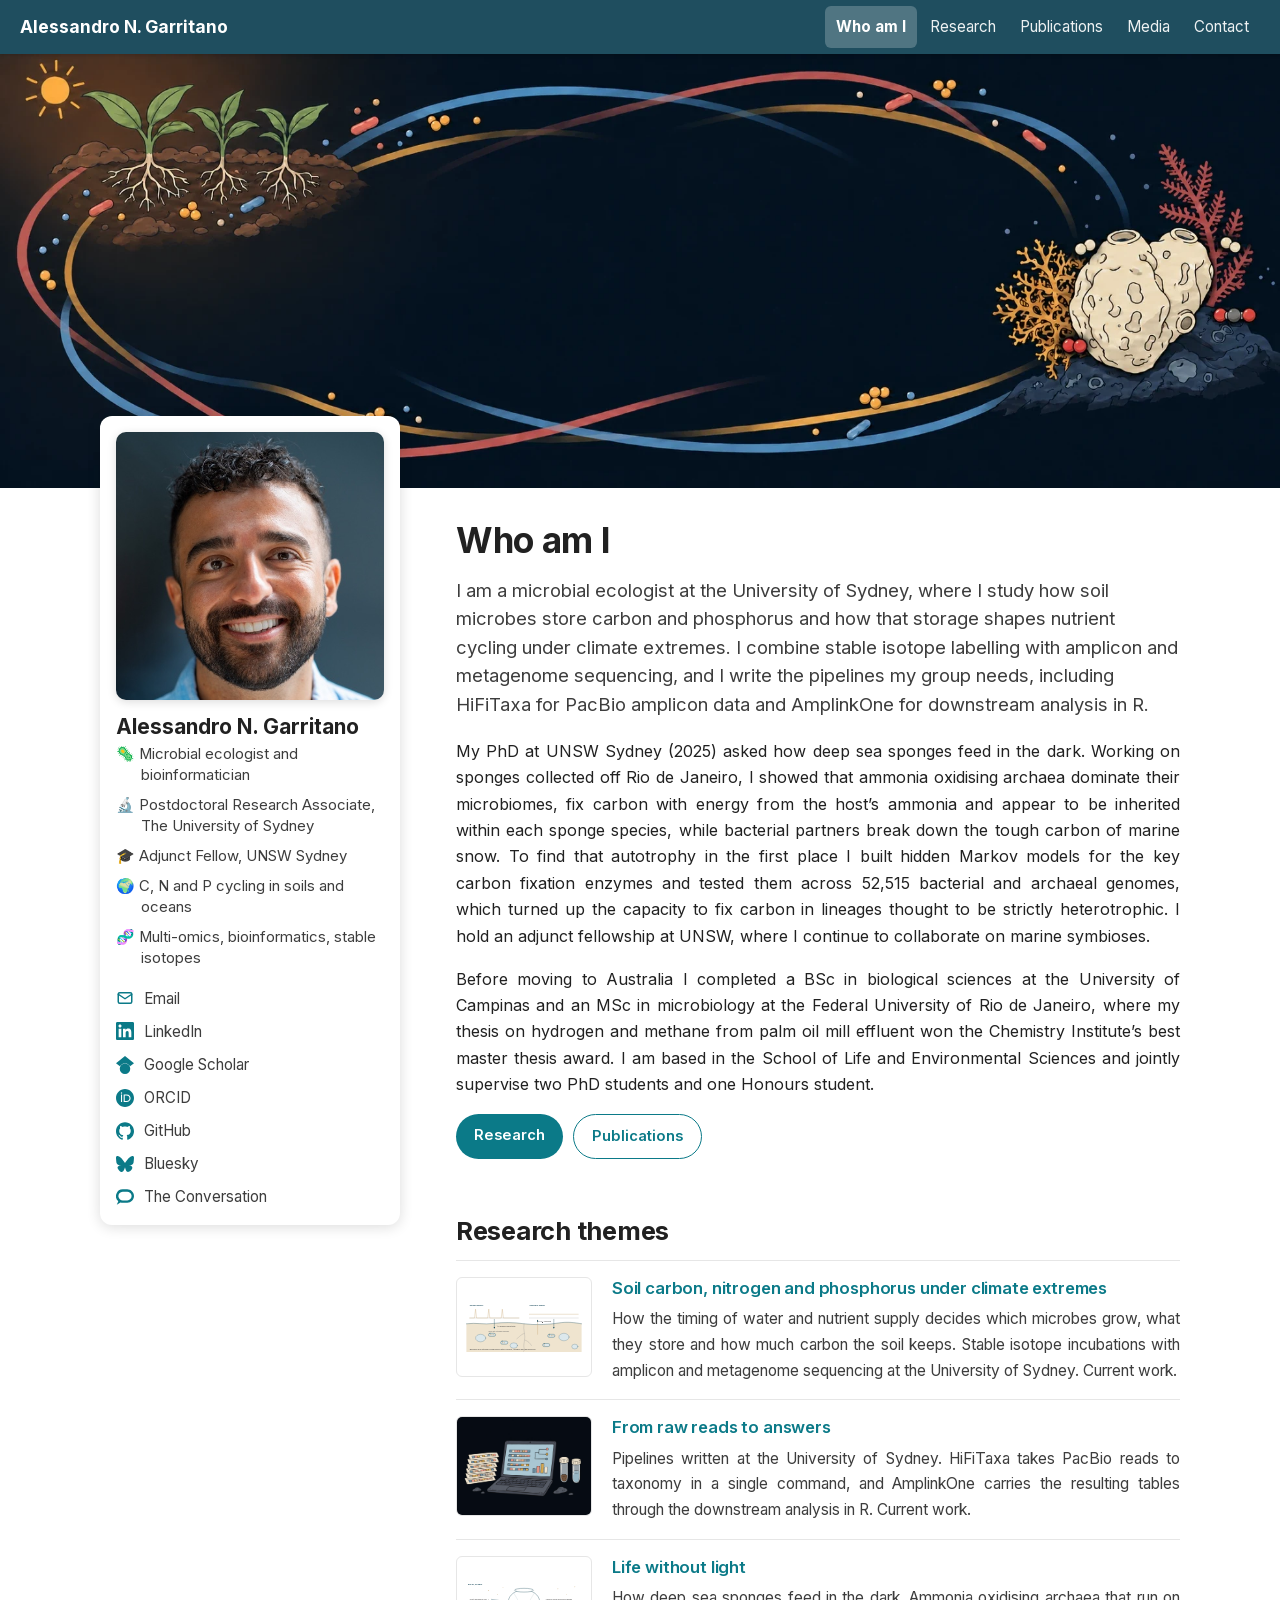
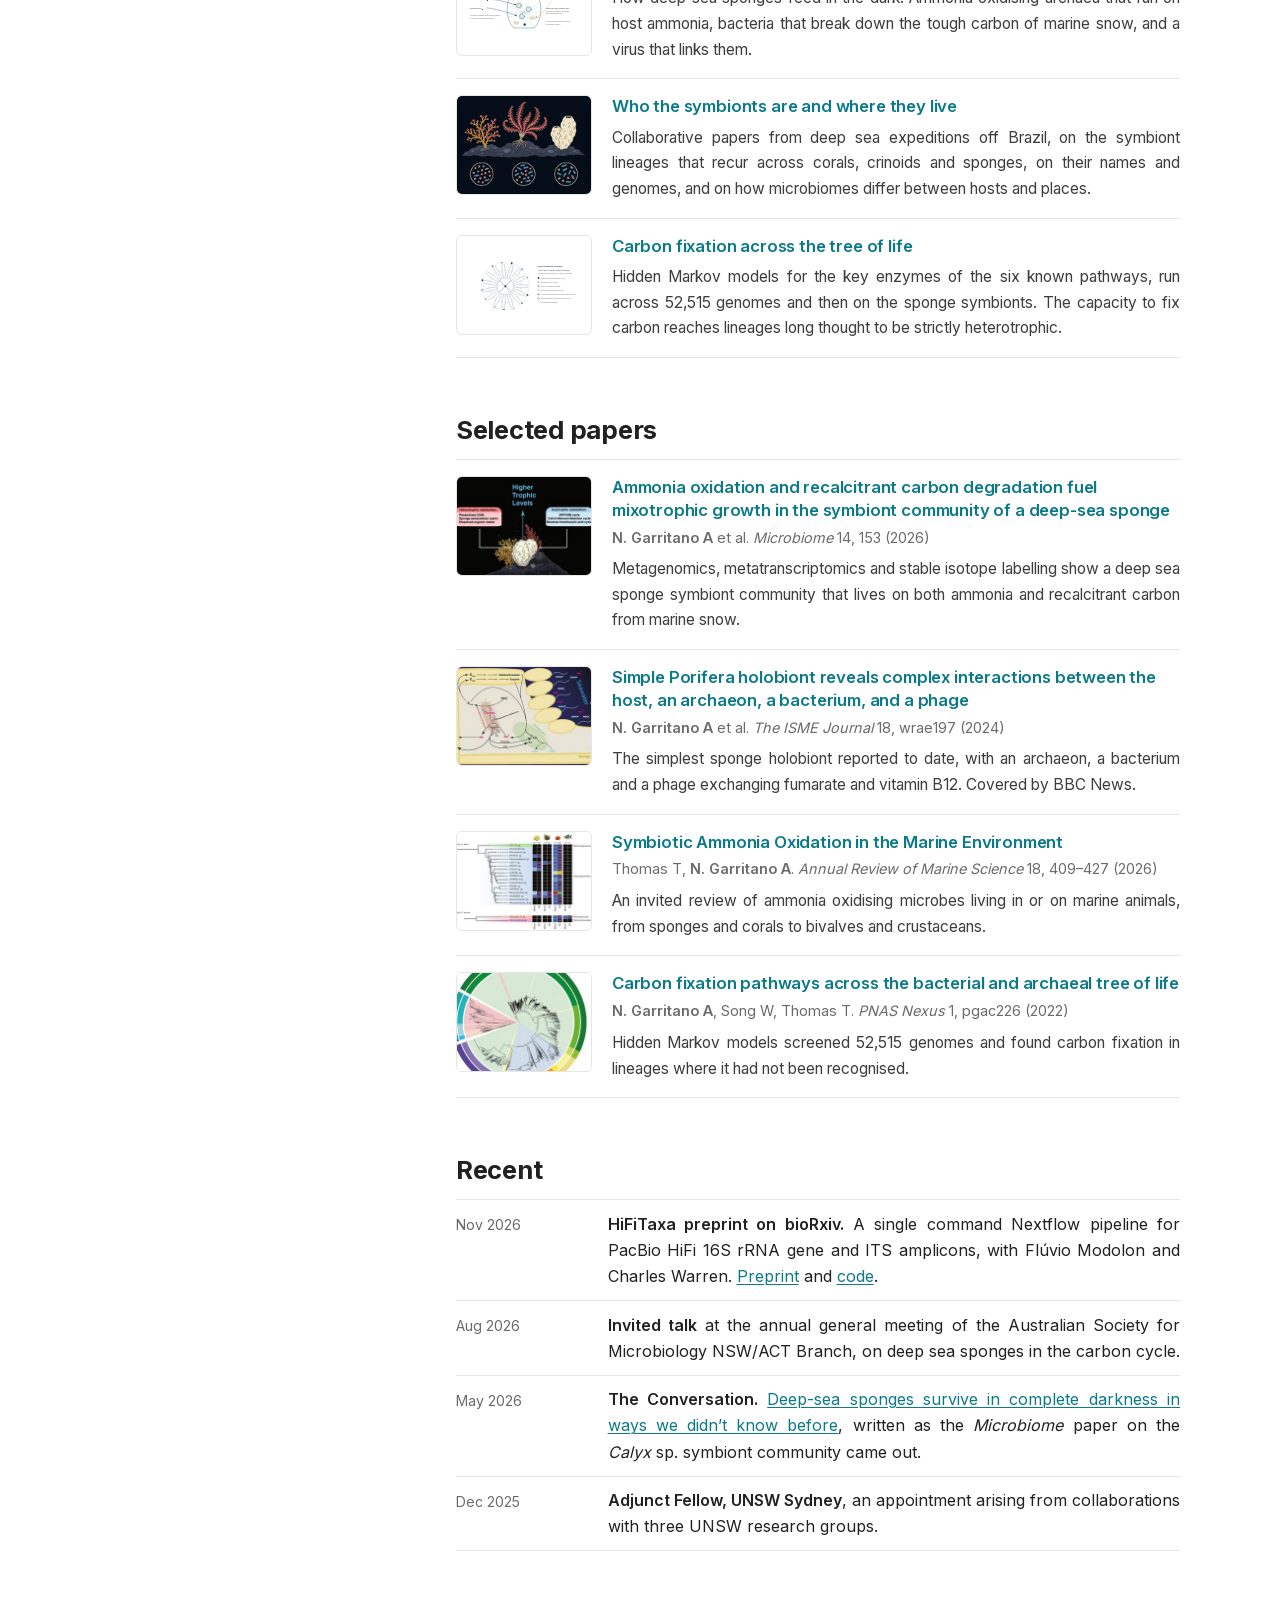
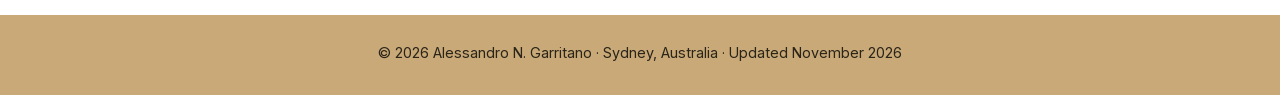
==== commit ea74d2d6: "Site text in first person, lede on marine hosts and soil ecosystems, Science communication heading" ====
--- a/index.html
+++ b/index.html
@@ -11,7 +11,7 @@
 <meta property="og:description" content="Alessandro Garritano is a microbial ecologist at the University of Sydney who studies how soil microbes store carbon and phosphorus under climate extremes, after a PhD on how deep sea sponges feed in the dark.">
 <meta property="og:url" content="https://www.alessandrogarritano.com/">
 <meta property="og:image" content="https://www.alessandrogarritano.com/assets/img/portrait.jpg">
-<link rel="stylesheet" href="assets/style.css?v=202611081921">
+<link rel="stylesheet" href="assets/style.css?v=202611081954">
 <link rel="icon" href="assets/favicon.svg" type="image/svg+xml">
 <script type="application/ld+json">
 {
@@ -78,9 +78,9 @@
 </aside>
 <div class="content">
 <h2 class="page-title">Who am I</h2>
-<p class="lede">Alessandro Garritano is a microbial ecologist at the University of Sydney, where he studies how soil microbes store carbon and phosphorus and how that storage shapes nutrient cycling under climate extremes. He combines stable isotope labelling with amplicon and metagenome sequencing, and he writes the pipelines his group needs, including HiFiTaxa for PacBio amplicon data and AmplinkOne for downstream analysis in R.</p>
-<p>His PhD at UNSW Sydney (2025) asked how deep sea sponges feed in the dark. Working on sponges collected off Rio de Janeiro, he showed that ammonia oxidising archaea dominate their microbiomes, fix carbon with energy from the host’s ammonia and appear to be inherited within each sponge species, while bacterial partners break down the tough carbon of marine snow. To find that autotrophy in the first place he built hidden Markov models for the key carbon fixation enzymes and tested them across 52,515 bacterial and archaeal genomes, which turned up the capacity to fix carbon in lineages thought to be strictly heterotrophic. He holds an adjunct fellowship at UNSW, where he continues to collaborate on marine symbioses.</p>
-<p>Before moving to Australia he completed a BSc in biological sciences at the University of Campinas and an MSc in microbiology at the Federal University of Rio de Janeiro, where his thesis on hydrogen and methane from palm oil mill effluent won the Chemistry Institute’s best master thesis award. He is based in the School of Life and Environmental Sciences and jointly supervises two PhD students and one Honours student.</p>
+<p class="lede">I am a microbial ecologist at the University of Sydney, where I study how soil microbes store carbon and phosphorus and how that storage shapes nutrient cycling under climate extremes. I combine stable isotope labelling with amplicon and metagenome sequencing, and I write the pipelines my group needs, including HiFiTaxa for PacBio amplicon data and AmplinkOne for downstream analysis in R.</p>
+<p>My PhD at UNSW Sydney (2025) asked how deep sea sponges feed in the dark. Working on sponges collected off Rio de Janeiro, I showed that ammonia oxidising archaea dominate their microbiomes, fix carbon with energy from the host’s ammonia and appear to be inherited within each sponge species, while bacterial partners break down the tough carbon of marine snow. To find that autotrophy in the first place I built hidden Markov models for the key carbon fixation enzymes and tested them across 52,515 bacterial and archaeal genomes, which turned up the capacity to fix carbon in lineages thought to be strictly heterotrophic. I hold an adjunct fellowship at UNSW, where I continue to collaborate on marine symbioses.</p>
+<p>Before moving to Australia I completed a BSc in biological sciences at the University of Campinas and an MSc in microbiology at the Federal University of Rio de Janeiro, where my thesis on hydrogen and methane from palm oil mill effluent won the Chemistry Institute’s best master thesis award. I am based in the School of Life and Environmental Sciences and jointly supervise two PhD students and one Honours student.</p>
 <div class="btn-row">
   <a class="btn" href="research.html">Research</a>
   <a class="btn ghost" href="publications.html">Publications</a>
--- a/assets/style.css
+++ b/assets/style.css
@@ -251,3 +251,7 @@
 .tools { gap: 16px; align-items: stretch; }
 .content .tool p { text-align: justify; hyphens: auto; }
 .content .tool .venue, .content .tool .links { text-align: left; }
+.content h3.year { font-size: 1.02rem; font-weight: 700; color: var(--ink-2); margin: 1.6rem 0 0; padding-bottom: 4px; border-bottom: 1px solid var(--rule); }
+.content h2 + h3.year { margin-top: 0.9rem; }
+.content h3.year + .items { margin-top: 0; }
+.content h3.year + .items .item:first-child { border-top: 0; }
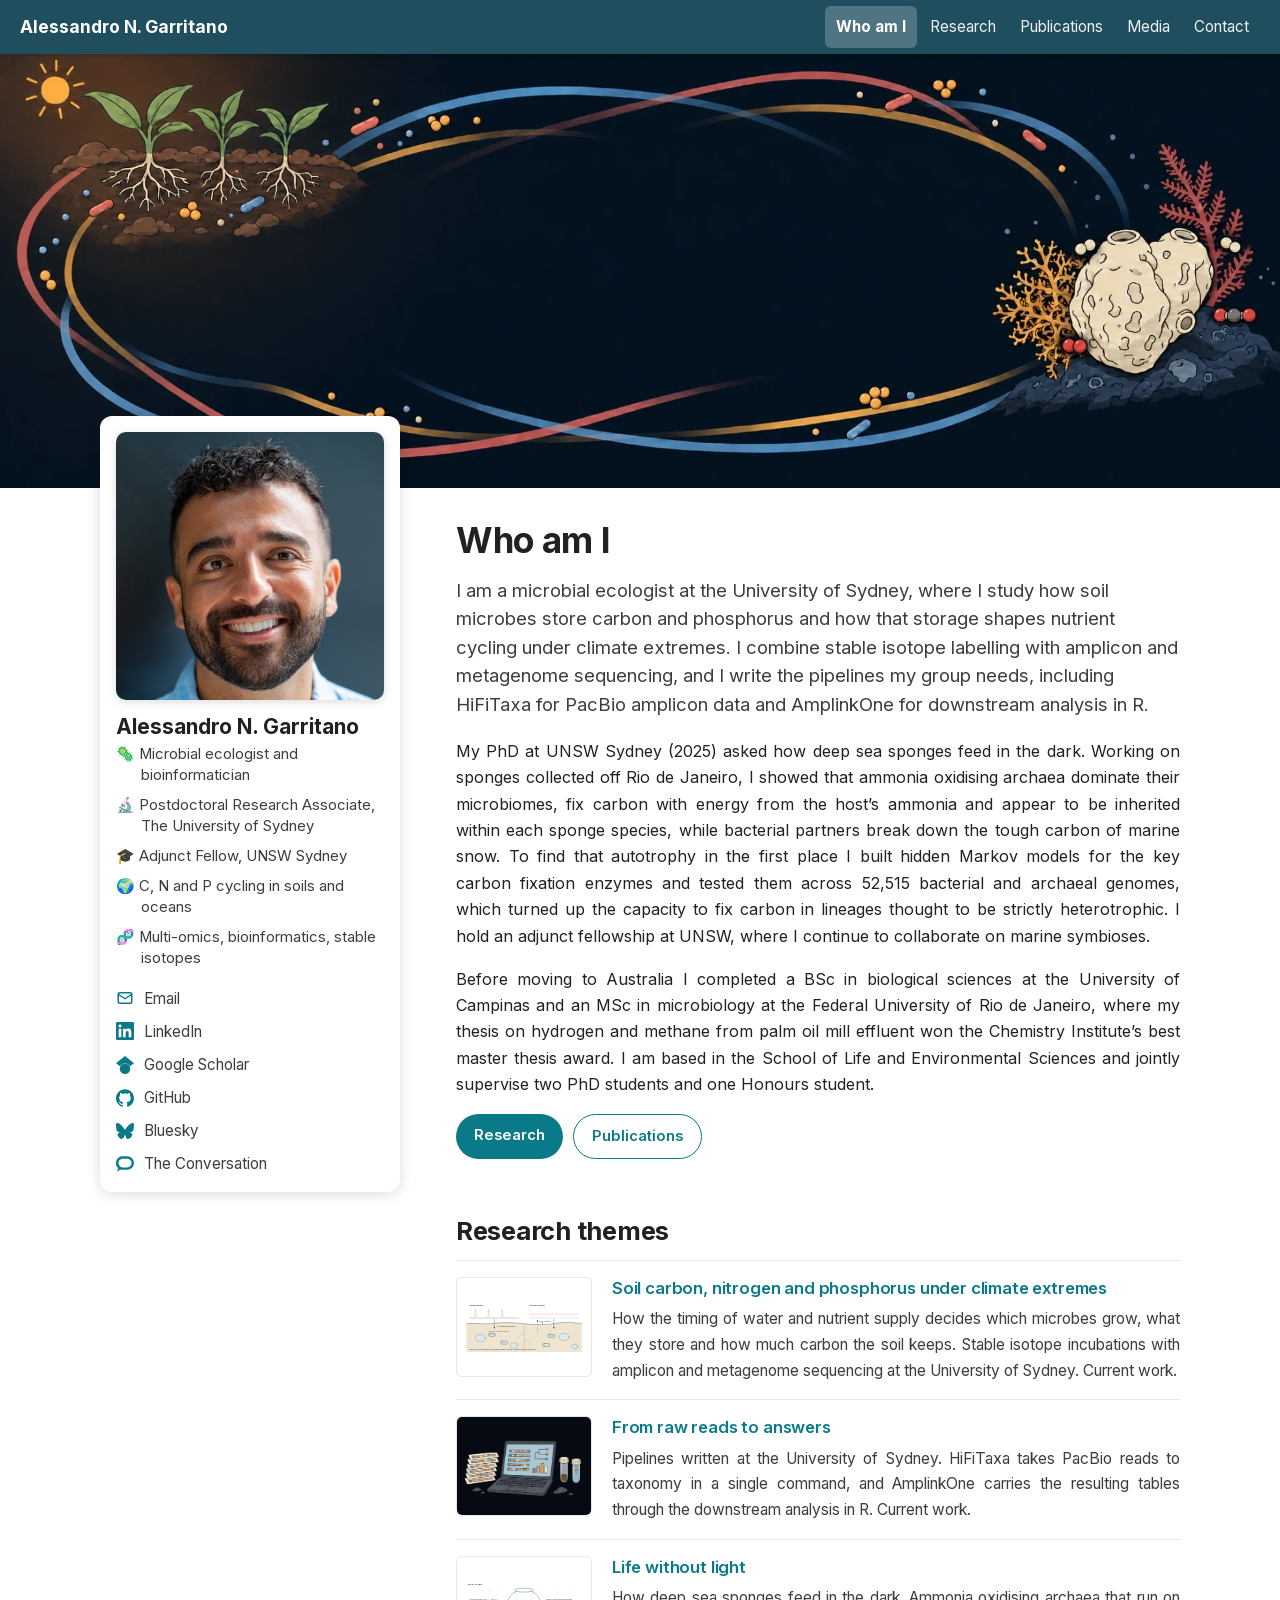
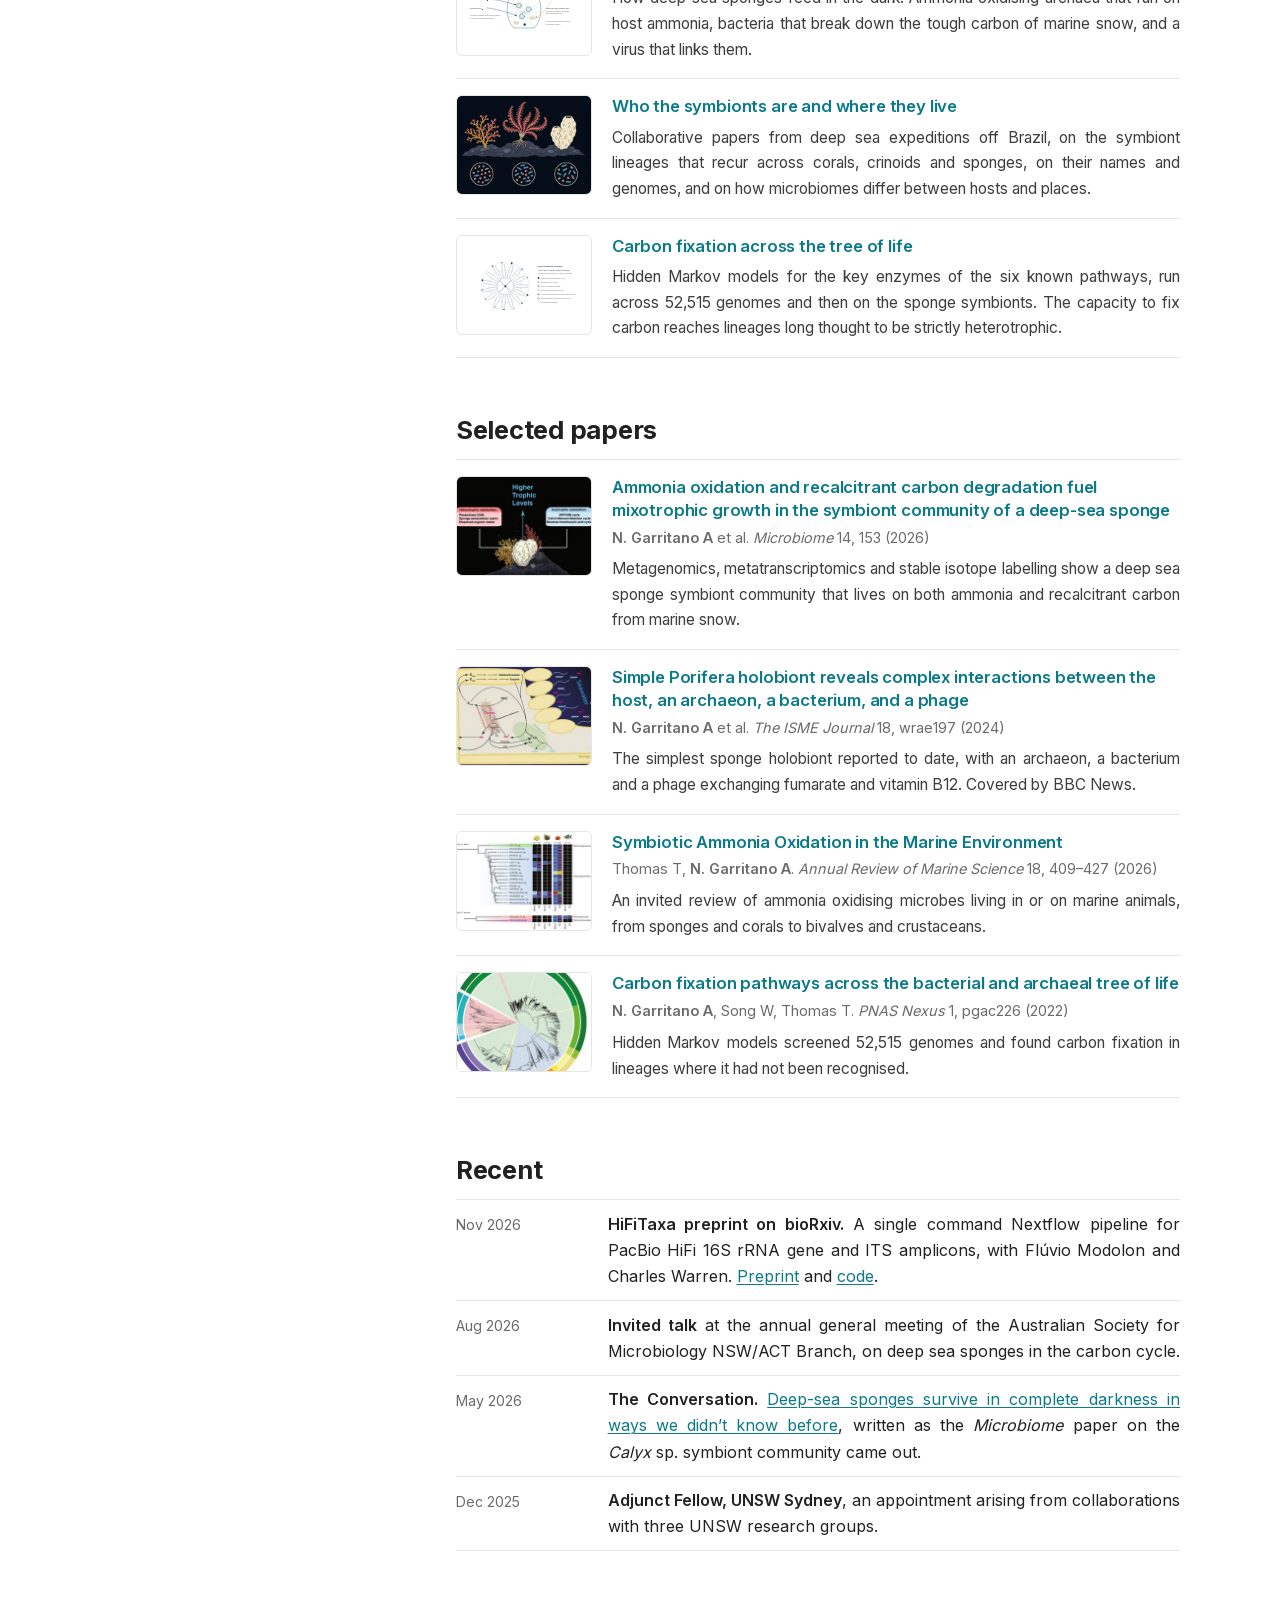
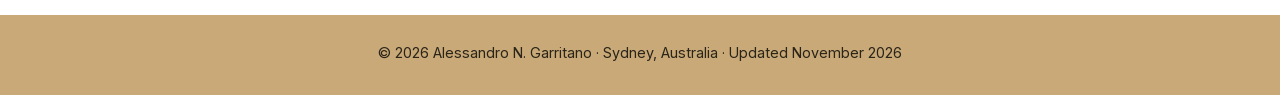
==== commit 3797dc48: "Remove ORCID from the sidebar, the contact page and the structured data" ====
--- a/index.html
+++ b/index.html
@@ -11,7 +11,7 @@
 <meta property="og:description" content="Alessandro Garritano is a microbial ecologist at the University of Sydney who studies how soil microbes store carbon and phosphorus under climate extremes, after a PhD on how deep sea sponges feed in the dark.">
 <meta property="og:url" content="https://www.alessandrogarritano.com/">
 <meta property="og:image" content="https://www.alessandrogarritano.com/assets/img/portrait.jpg">
-<link rel="stylesheet" href="assets/style.css?v=202611081954">
+<link rel="stylesheet" href="assets/style.css?v=202611082058">
 <link rel="icon" href="assets/favicon.svg" type="image/svg+xml">
 <script type="application/ld+json">
 {
@@ -29,7 +29,6 @@
   "image": "https://www.alessandrogarritano.com/assets/img/portrait.jpg",
   "email": "mailto:alegarritano@gmail.com",
   "sameAs": [
-    "https://orcid.org/0000-0002-8159-5178",
     "https://scholar.google.com/citations?user=conXSckAAAAJ",
     "https://github.com/alegarritano",
     "https://www.linkedin.com/in/alessandro-garritano/",
@@ -70,7 +69,6 @@
       <li><a href="mailto:alegarritano@gmail.com"><svg aria-hidden="true" focusable="false" role="img" viewBox="0 0 24 24" xmlns="http://www.w3.org/2000/svg" class="stroke"><rect x="3" y="5" width="18" height="14" rx="2"/><path d="M3 7l9 6 9-6"/></svg><span>Email</span></a></li>
       <li><a href="https://www.linkedin.com/in/alessandro-garritano/"><svg aria-hidden="true" focusable="false" role="img" viewBox="0 0 24 24" xmlns="http://www.w3.org/2000/svg"><path d="M20.447 20.452h-3.554v-5.569c0-1.328-.027-3.037-1.852-3.037-1.853 0-2.136 1.445-2.136 2.939v5.667H9.351V9h3.414v1.561h.046c.477-.9 1.637-1.85 3.37-1.85 3.601 0 4.267 2.37 4.267 5.455v6.286zM5.337 7.433c-1.144 0-2.063-.926-2.063-2.065 0-1.138.92-2.063 2.063-2.063 1.14 0 2.064.925 2.064 2.063 0 1.139-.925 2.065-2.064 2.065zm1.782 13.019H3.555V9h3.564v11.452zM22.225 0H1.771C.792 0 0 .774 0 1.729v20.542C0 23.227.792 24 1.771 24h20.451C23.2 24 24 23.227 24 22.271V1.729C24 .774 23.2 0 22.222 0h.003z"/></svg><span>LinkedIn</span></a></li>
       <li><a href="https://scholar.google.com/citations?user=conXSckAAAAJ"><svg aria-hidden="true" focusable="false" role="img" viewBox="0 0 24 24" xmlns="http://www.w3.org/2000/svg"><path d="M5.242 13.769L0 9.5 12 0l12 9.5-5.242 4.269C17.548 11.249 14.978 9.5 12 9.5c-2.977 0-5.548 1.748-6.758 4.269zM12 10a7 7 0 1 0 0 14 7 7 0 0 0 0-14z"/></svg><span>Google Scholar</span></a></li>
-      <li><a href="https://orcid.org/0000-0002-8159-5178"><svg aria-hidden="true" focusable="false" role="img" viewBox="0 0 24 24" xmlns="http://www.w3.org/2000/svg"><path d="M12 0C5.372 0 0 5.372 0 12s5.372 12 12 12 12-5.372 12-12S18.628 0 12 0zM7.369 4.378c.525 0 .947.431.947.947s-.422.947-.947.947a.95.95 0 0 1-.947-.947c0-.525.422-.947.947-.947zm-.722 3.038h1.444v10.041H6.647V7.416zm3.562 0h3.9c3.712 0 5.344 2.653 5.344 5.025 0 2.578-2.016 5.025-5.325 5.025h-3.919V7.416zm1.444 1.303v7.444h2.297c3.272 0 4.022-2.484 4.022-3.722 0-2.016-1.284-3.722-4.097-3.722h-2.222z"/></svg><span>ORCID</span></a></li>
       <li><a href="https://github.com/alegarritano"><svg aria-hidden="true" focusable="false" role="img" viewBox="0 0 24 24" xmlns="http://www.w3.org/2000/svg"><path d="M12 .297c-6.63 0-12 5.373-12 12 0 5.303 3.438 9.8 8.205 11.385.6.113.82-.258.82-.577 0-.285-.01-1.04-.015-2.04-3.338.724-4.042-1.61-4.042-1.61C4.422 18.07 3.633 17.7 3.633 17.7c-1.087-.744.084-.729.084-.729 1.205.084 1.838 1.236 1.838 1.236 1.07 1.835 2.809 1.305 3.495.998.108-.776.417-1.305.76-1.605-2.665-.3-5.466-1.332-5.466-5.93 0-1.31.465-2.38 1.235-3.22-.135-.303-.54-1.523.105-3.176 0 0 1.005-.322 3.3 1.23.96-.267 1.98-.399 3-.405 1.02.006 2.04.138 3 .405 2.28-1.552 3.285-1.23 3.285-1.23.645 1.653.24 2.873.12 3.176.765.84 1.23 1.91 1.23 3.22 0 4.61-2.805 5.625-5.475 5.92.42.36.81 1.096.81 2.22 0 1.606-.015 2.896-.015 3.286 0 .315.21.69.825.57C20.565 22.092 24 17.592 24 12.297c0-6.627-5.373-12-12-12"/></svg><span>GitHub</span></a></li>
       <li><a href="https://bsky.app/profile/alegarritano.bsky.social"><svg aria-hidden="true" focusable="false" role="img" viewBox="0 0 24 24" xmlns="http://www.w3.org/2000/svg"><path d="M12 10.8c-1.087-2.114-4.046-6.053-6.798-7.995C2.566.944 1.561 1.266.902 1.565.139 1.908 0 3.08 0 3.768c0 .69.378 5.65.624 6.479.815 2.736 3.713 3.66 6.383 3.364.136-.02.275-.039.415-.056-.138.022-.276.04-.415.056-3.912.58-7.387 2.005-2.83 7.078 5.013 5.19 6.87-1.113 7.823-4.308.953 3.195 2.05 9.271 7.733 4.308 4.267-4.308 1.172-6.498-2.74-7.078a8.741 8.741 0 0 1-.415-.056c.14.017.279.036.415.056 2.67.297 5.568-.628 6.383-3.364.246-.828.624-5.79.624-6.478 0-.69-.139-1.861-.902-2.206-.659-.298-1.664-.62-4.3 1.24C16.046 4.748 13.087 8.687 12 10.8Z"/></svg><span>Bluesky</span></a></li>
       <li><a href="https://theconversation.com/profiles/alessandro-n-garritano-1388811"><svg aria-hidden="true" focusable="false" role="img" viewBox="0 0 24 24" xmlns="http://www.w3.org/2000/svg"><path d="M23.996 10.543c-.131-4.91-4.289-8.773-9.2-8.773H9.005a8.997 8.997 0 0 0-5.957 15.746L1.05 22.23l4.942-2.98c.95.36 1.964.524 3.012.524h6.024c5.04 0 9.099-4.156 8.969-9.23zm-8.937 5.958H9.07c-2.587 0-5.205-2.03-5.696-4.583a5.724 5.724 0 0 1 5.63-6.874h5.99c2.586 0 5.205 2.03 5.696 4.582.688 3.667-2.095 6.875-5.63 6.875z"/></svg><span>The Conversation</span></a></li>
